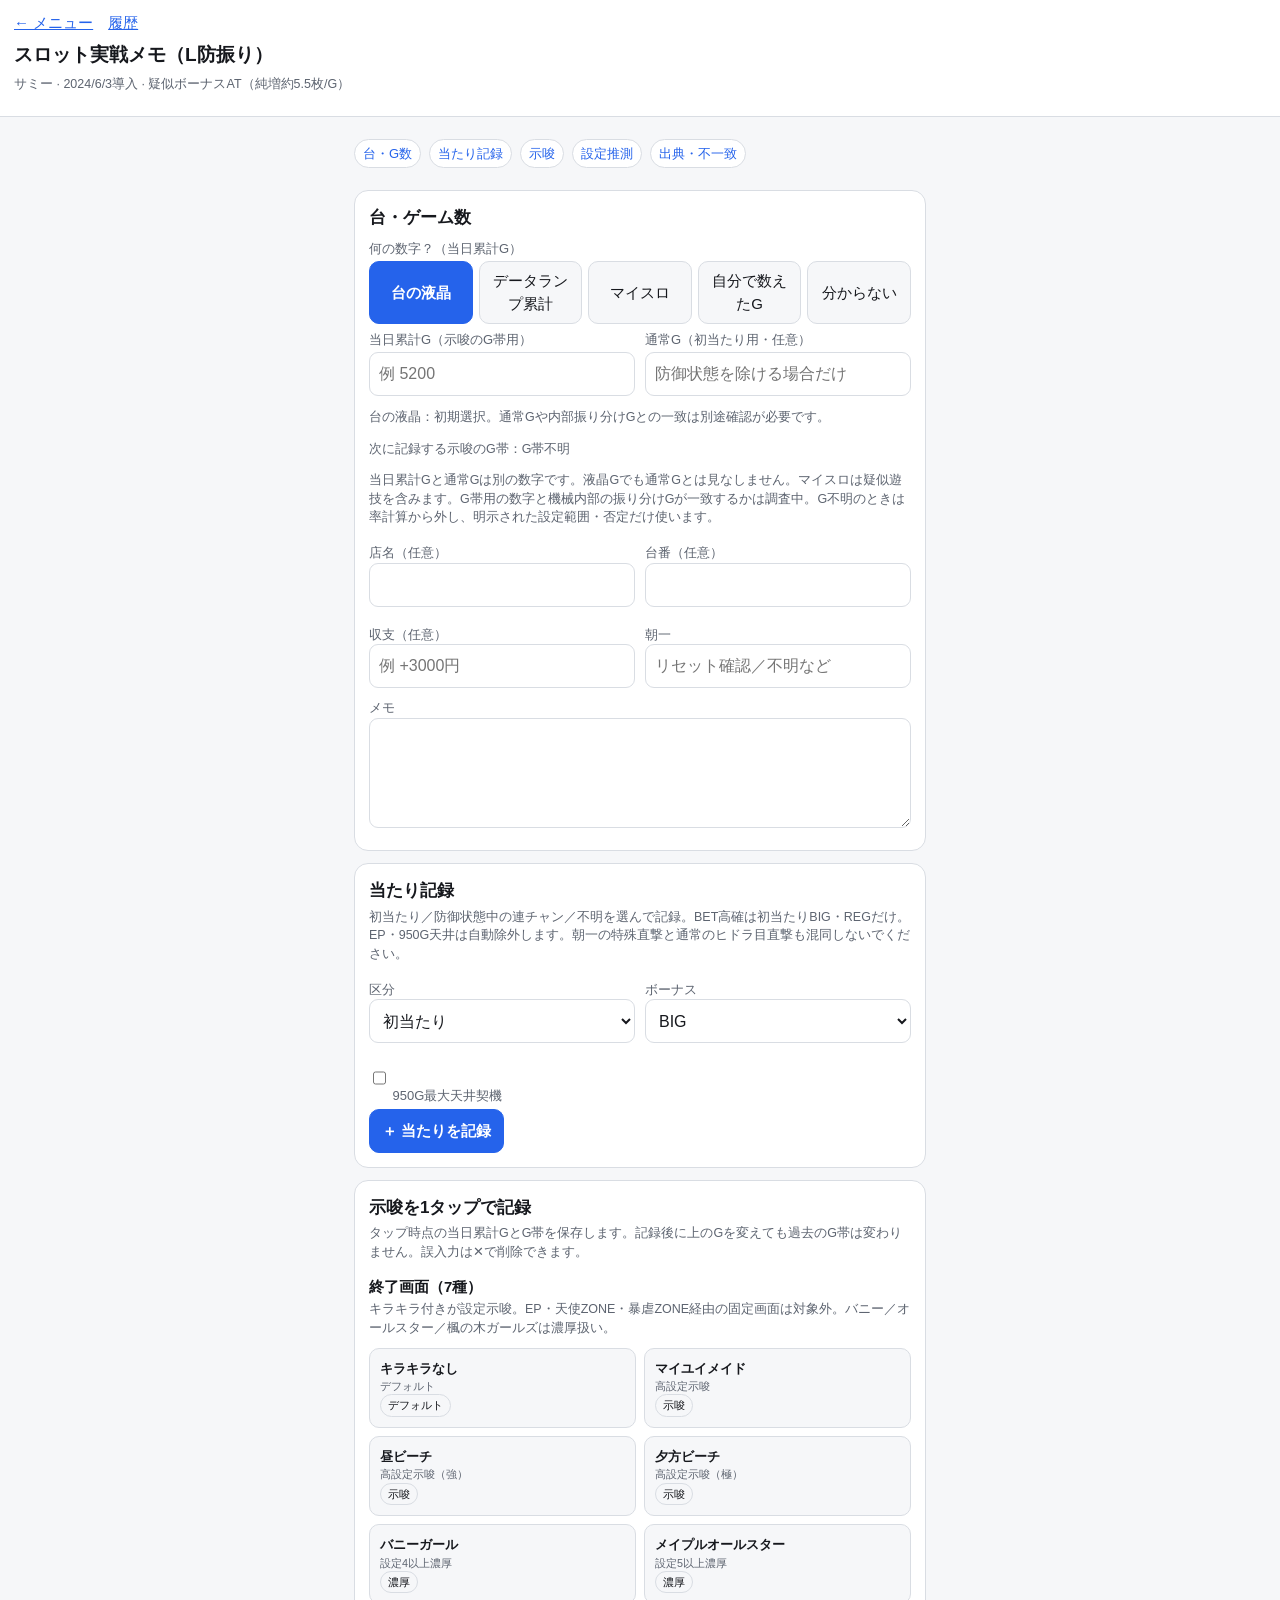
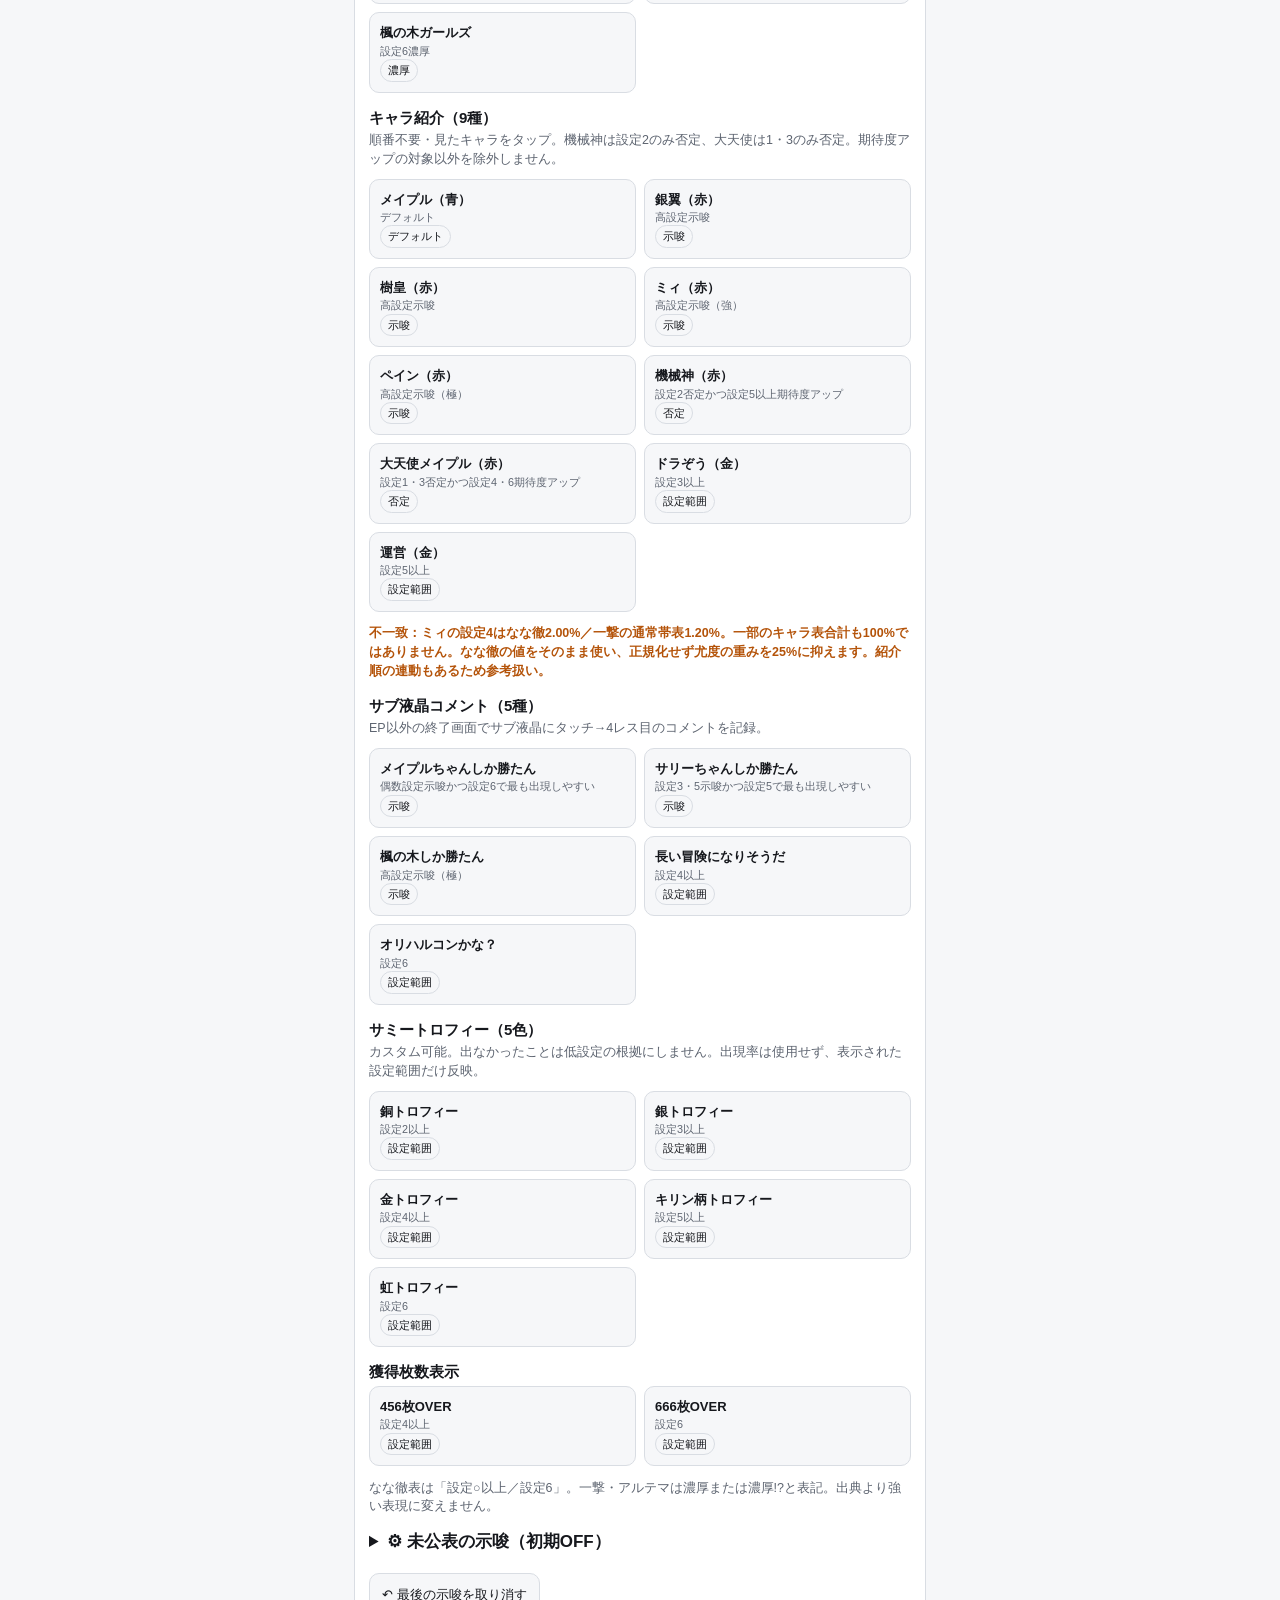
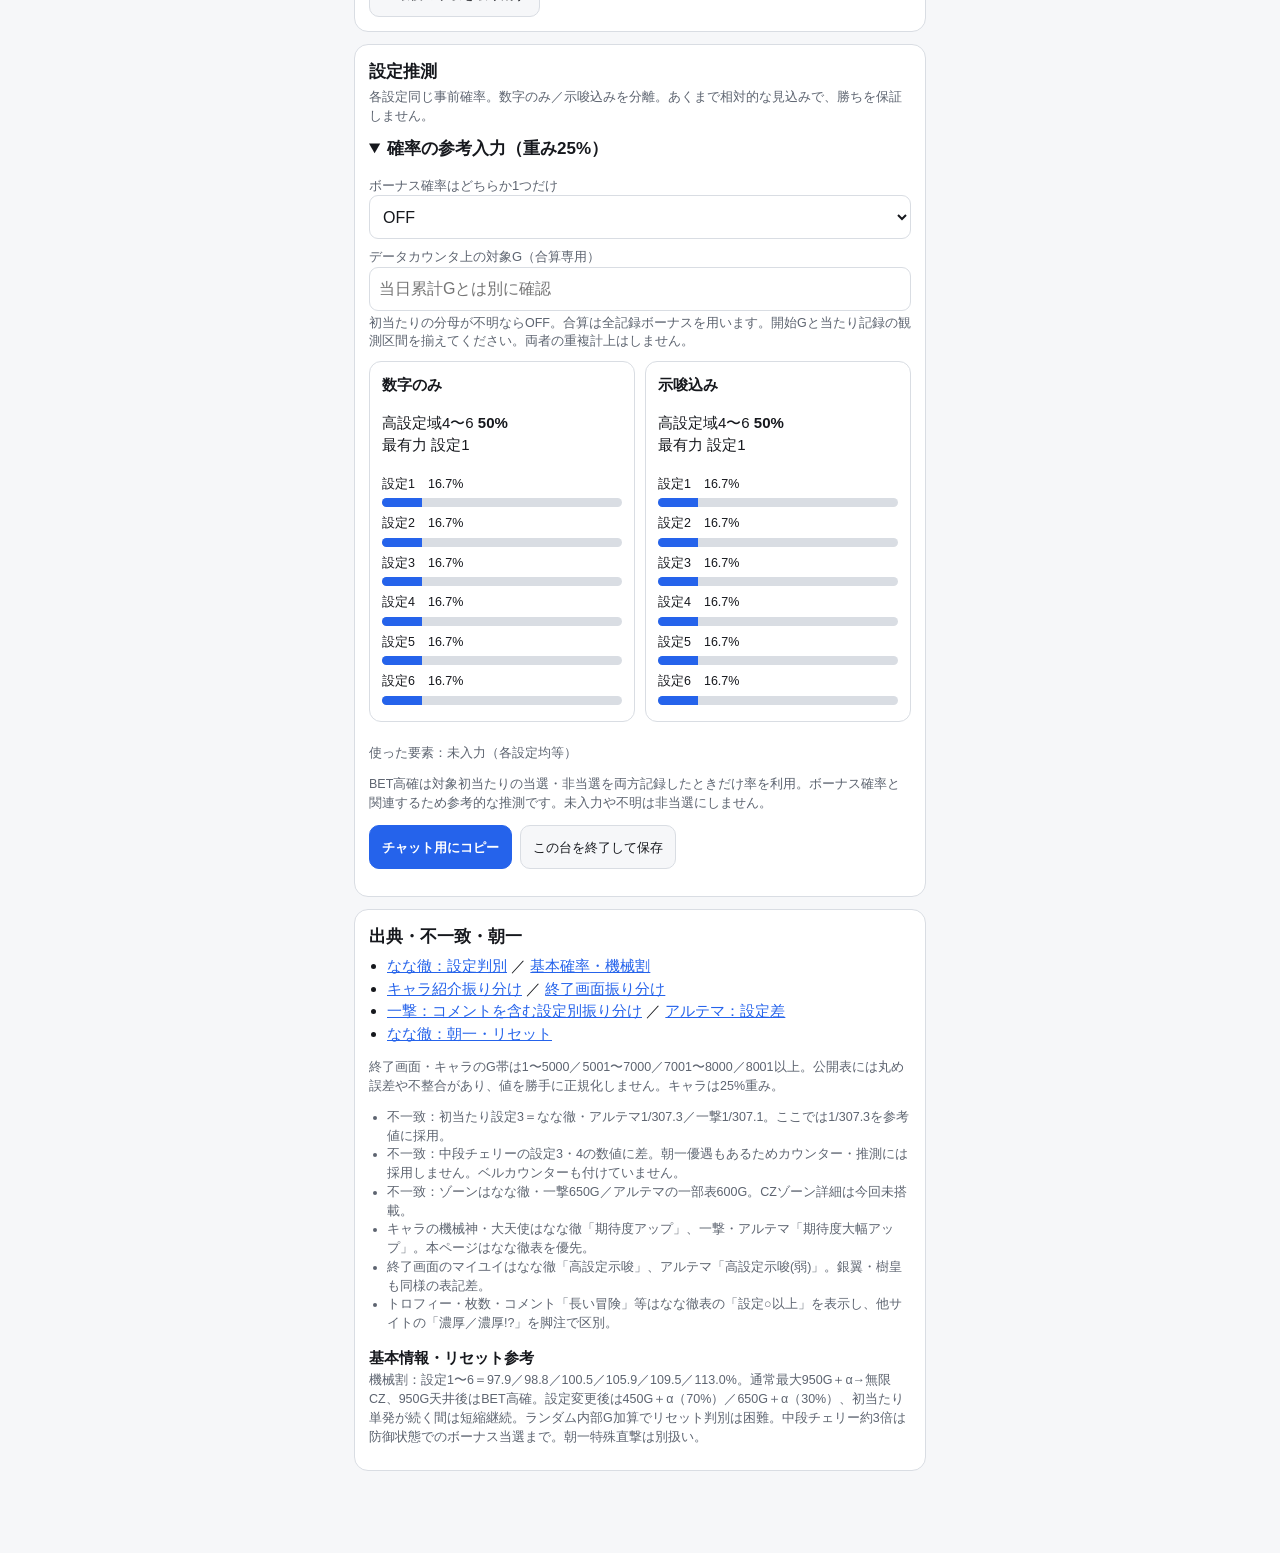
==== bofuri/index.html @ 6d75d9e6 "SLOTSENSE: add 防振り page Co-authored-by: sugarsgith <sugarsgith@users.noreply.github.com>" ====
<!DOCTYPE html><html lang="ja"><head>
<meta charset="utf-8">
<meta name="viewport" content="width=device-width,initial-scale=1,viewport-fit=cover">
<title>SLOTSENSE 防振り</title>
<style>
:root{--bg:#f6f7f9;--card:#fff;--text:#16181d;--sub:#5d6470;--border:#d9dde3;--accent:#2563eb;--accentSoft:#e6eeff;--ok:#15803d;--okSoft:#e3f5e8;--warn:#b45309;--danger:#b91c1c}
@media (prefers-color-scheme:dark){:root{--bg:#111318;--card:#1b1e25;--text:#eceef2;--sub:#a0a7b4;--border:#333845;--accent:#5b8cff;--accentSoft:#1f2a44;--ok:#4ade80;--okSoft:#173322;--warn:#f59e0b;--danger:#f87171}}
*{box-sizing:border-box}
body{margin:0;background:var(--bg);color:var(--text);font-family:-apple-system,BlinkMacSystemFont,"Hiragino Sans","Noto Sans JP","Yu Gothic",sans-serif;font-size:15px;line-height:1.5;-webkit-text-size-adjust:100%}
header{position:sticky;top:0;z-index:5;background:var(--card);border-bottom:1px solid var(--border);padding:8px 12px}
header h1{font-size:16px;margin:0}
.bar{display:flex;flex-wrap:wrap;gap:6px;margin-top:6px;font-size:13px}
.bar span{padding:2px 8px;border-radius:999px;background:var(--accentSoft)}
.bar span.ok{background:var(--okSoft);color:var(--ok);font-weight:700}
nav{display:flex;flex-wrap:wrap;gap:6px;padding:8px 12px}
nav a{font-size:13px;color:var(--accent);text-decoration:none;padding:4px 8px;border:1px solid var(--border);border-radius:999px;background:var(--card)}
main{max-width:720px;margin:0 auto;padding:0 12px 80px}
section{background:var(--card);border:1px solid var(--border);border-radius:14px;padding:14px;margin:12px 0}
h2{font-size:17px;margin:0 0 4px}
h3{font-size:15px;margin:14px 0 2px}
.cap{color:var(--sub);font-size:12.5px;margin:0 0 10px}
.row{display:flex;flex-wrap:wrap;gap:8px;align-items:center}
button{font:inherit;min-height:44px;padding:8px 12px;border-radius:10px;border:1px solid var(--border);background:var(--bg);color:var(--text);cursor:pointer;touch-action:manipulation}
button.p{background:var(--accent);border-color:var(--accent);color:#fff;font-weight:600}
button.sm{min-height:36px;padding:4px 12px}
button:active{transform:scale(.97)}
.grow{flex:1 1 120px}
input,select{font:inherit;font-size:18px;min-height:44px;padding:0 12px;border-radius:10px;border:1px solid var(--border);background:var(--bg);color:var(--text);width:100%}
label{font-size:13px;color:var(--sub);display:block;margin:8px 0 4px}
.box{border:1px solid var(--border);border-radius:12px;padding:12px;margin-bottom:10px}
.hd{display:flex;flex-wrap:wrap;justify-content:space-between;gap:6px;font-weight:700}
.stars{color:var(--warn)}
.cells{display:flex;flex-wrap:wrap;gap:6px;margin:8px 0}
.cell{flex:1 1 90px;text-align:center;font-size:12.5px;padding:4px;border-radius:6px;border:1px solid var(--border)}
.cell.best{border-color:var(--accent);background:var(--accentSoft);font-weight:700}
.hints{display:flex;flex-wrap:wrap;gap:8px}
.hint{flex:1 1 260px;border:1px solid var(--border);border-radius:12px;padding:10px}
.hint.on{background:var(--accentSoft)}
.hint.on.confirm{border-color:var(--ok);background:var(--okSoft)}
.hint .tap{all:unset;display:block;width:100%;cursor:pointer}
.look{color:var(--sub);font-size:12.5px;margin:2px 0 6px}
.tag{display:inline-block;font-size:12px;padding:2px 8px;border-radius:999px;border:1px solid var(--border)}
.tag.confirm{color:var(--ok);border-color:var(--ok);font-weight:700}
.tag.strong{color:var(--accent);border-color:var(--accent);font-weight:700}
.tag.weak{color:var(--warn);border-color:var(--warn)}
.chips{display:flex;flex-wrap:wrap;gap:6px}
.chip{font-size:12.5px;padding:3px 8px;border:1px solid var(--border);border-radius:6px}
.est .r{display:flex;align-items:center;gap:8px;margin:4px 0;font-size:13px}
.est .l{width:46px}.est .v{width:52px;text-align:right}
.est .t{flex:1;height:14px;background:var(--bg);border-radius:4px;overflow:hidden}
.est .f{height:100%;background:var(--accent);opacity:.55}
.est .r.best .f{opacity:1}
.call{border:1px solid var(--ok);background:var(--okSoft);color:var(--ok);border-radius:10px;padding:8px 10px;font-weight:700;margin-top:8px}
table{width:100%;border-collapse:collapse;font-size:13px;margin:6px 0 12px}
th,td{border-bottom:1px solid var(--border);padding:6px 4px;text-align:left;vertical-align:top}
th{color:var(--sub);font-weight:600}
.scroll{overflow-x:auto}
a{color:var(--accent)}
ul{padding-left:18px;margin:6px 0}
.src li{margin:6px 0}
.note{font-size:12.5px;color:var(--sub)}
textarea{font:inherit;font-size:16px;width:100%;min-height:110px;padding:10px 12px;border-radius:10px;border:1px solid var(--border);background:var(--bg);color:var(--text)}
.grid2{display:grid;grid-template-columns:1fr 1fr;gap:4px 10px}
.grid2 label{margin:6px 0 2px}
.chk{display:flex;align-items:center;gap:8px;font-size:13px;color:var(--sub);margin-top:8px}
.chk input{width:22px;height:22px;min-height:0}
details summary{cursor:pointer;font-weight:700;font-size:17px;min-height:32px}
.used{font-size:12.5px;color:var(--sub);margin-top:8px}
.seg{display:flex;gap:6px;flex-wrap:wrap}
.seg button{flex:1 1 0;min-width:80px}
.seg button.on{background:var(--accent);border-color:var(--accent);color:#fff;font-weight:700}
.rel{display:inline-block;font-size:11.5px;padding:1px 7px;border-radius:999px;border:1px solid;margin-left:6px;font-weight:700;vertical-align:middle}
.rel.h{color:var(--ok);border-color:var(--ok)}.rel.m{color:var(--accent);border-color:var(--accent)}.rel.l{color:var(--warn);border-color:var(--warn)}
.chk.big{font-size:15px;color:var(--text);font-weight:700;padding:8px 10px;border:1px solid var(--border);border-radius:10px}
.alert{border:1px solid var(--warn);border-radius:10px;padding:8px 10px;margin:8px 0;font-size:13.5px}
.okbox{border:1px solid var(--ok);background:var(--okSoft);border-radius:10px;padding:8px 10px;margin:8px 0;font-size:13.5px}
.kv{display:flex;justify-content:space-between;gap:8px;font-size:13.5px;border-bottom:1px solid var(--border);padding:5px 0}
.kv span{flex:1 1 auto;min-width:0}.kv b{flex:0 1 auto;text-align:right;max-width:62%}
.back{font-size:13px;color:var(--accent);text-decoration:none}
.btns{display:grid;grid-template-columns:1fr 1fr;gap:8px}
.gen4 button{display:flex;flex-direction:column;align-items:flex-start;gap:2px;text-align:left;padding:10px 12px;line-height:1.25}
.gen4 button b{font-size:14px;font-weight:700}
.gen4 button .gsub{font-size:11px;color:var(--sub);font-weight:400}
.btns button{width:100%;font-size:14px;line-height:1.25}
.btns button small{display:block;font-size:11.5px;color:var(--sub);font-weight:400}
button.p small{color:#e6eeff}
.cnt{display:inline-block;min-width:22px;padding:0 6px;border-radius:999px;background:var(--accentSoft);font-weight:700;font-size:12.5px;margin-left:4px}
.evs{display:flex;flex-wrap:wrap;gap:6px;margin:8px 0}
.ev{font-size:12px;padding:2px 4px 2px 8px;border:1px solid var(--border);border-radius:999px;display:inline-flex;align-items:center;gap:4px}
.ev button{min-height:26px;padding:0 8px;border:none;background:transparent;color:var(--danger);font-size:14px}
.ev.loop{border-color:var(--warn)}
.badge{display:inline-block;font-size:11.5px;padding:1px 7px;border-radius:999px;background:var(--accentSoft);margin-left:4px}
.badge.loop{background:#fdf0dc;color:#8a4b00}
@media (prefers-color-scheme:dark){.badge.loop{background:#3a2a12;color:#f5c27a}}
.rng{display:flex;align-items:center;gap:10px}
.rng input{flex:1;min-height:32px;padding:0}
.rng b{width:48px;text-align:right}
.zone{display:flex;align-items:center;gap:6px;flex-wrap:wrap;border-bottom:1px solid var(--border);padding:6px 0}
.zone>b{width:52px}
.zone .seg{flex:1}
.zone .seg button{min-width:0;font-size:12.5px;min-height:36px;padding:2px 4px}
.warnx{color:var(--warn);font-weight:700}
.mono{font-variant-numeric:tabular-nums}
button.p .cnt{background:#fff;color:#1d4ed8}
.hl{margin-top:6px;font-size:12px;line-height:1.3}
.hll{display:flex;justify-content:space-between;gap:4px;color:var(--sub);font-size:11px;padding:0 40px 0 100px;white-space:nowrap}
.hlr{display:flex;align-items:center;gap:6px;margin:3px 0}
.hlk{flex:none;width:54px;color:var(--sub);font-size:11.5px;white-space:nowrap;overflow:hidden}
.hlv{flex:none;width:34px;text-align:right;font-variant-numeric:tabular-nums;font-weight:600}
.hlv.r{text-align:left}
.hlb{flex:1;min-width:60px;height:12px;border-radius:6px;overflow:hidden;display:flex;background:var(--border)}
.hlb i{display:block;height:100%}
.hlb i.hi{background:#8a93a3}.hlb i.lo{background:#d3d8df}
@media (prefers-color-scheme:dark){.hlb i.hi{background:#7a8396}.hlb i.lo{background:#3b414e}}
.hlr.th .hlb i.hi{background:var(--accent)}.hlr.th .hlv:not(.r){color:var(--accent)}
.hlr.tl .hlb i.lo{background:var(--warn)}.hlr.tl .hlv.r{color:var(--warn)}
.hlc{color:var(--sub);font-size:11.5px;margin-top:2px}
.hlc.conf{color:var(--ok);font-weight:700}
.cmp{width:100%;border-collapse:collapse;font-size:12px;margin:6px 0;font-variant-numeric:tabular-nums}
.cmp th,.cmp td{padding:4px 2px;text-align:right;border-bottom:1px solid var(--border)}
.cmp th:first-child,.cmp td:first-child{text-align:left;white-space:nowrap}
.cmp td.h{font-weight:700}
.pre{border:1px dashed var(--border);border-radius:10px;padding:8px 10px;margin:8px 0}

.hint2{display:flex;flex-direction:column;align-items:flex-start;gap:2px;text-align:left;min-width:0;max-width:100%}
.hint2 b{font-size:13px;font-weight:700}
.hint2 small{font-size:11px;color:var(--sub);font-weight:500;white-space:normal;line-height:1.35}
.gnote{font-size:12px;color:var(--warn);margin:6px 0 0}
.qrow{display:flex;flex-wrap:wrap;align-items:center;gap:6px;margin:0 0 8px;padding:8px;background:var(--bg);border-radius:10px;border:1px solid var(--border)}
.qrow label{font-size:11px;color:var(--sub)}
.qrow input{width:72px;padding:6px 8px;border:1px solid var(--border);border-radius:8px;font:inherit;background:var(--card);color:var(--text)}
.dlg[hidden]{display:none!important}.dlg{position:fixed;inset:0;background:rgba(0,0,0,.45);z-index:40;display:flex;align-items:flex-end;justify-content:center;padding:12px}
.dlg .box{background:var(--card);border-radius:16px 16px 12px 12px;padding:16px;width:100%;max-width:480px;max-height:85vh;overflow:auto}
.dlg h3{margin:0 0 8px;font-size:17px}
.dlg .grid2{display:grid;grid-template-columns:1fr 1fr;gap:8px}
.dlg label{font-size:12px;color:var(--sub);display:block;margin:0 0 2px}
.dlg input,.dlg textarea{width:100%;padding:8px;border:1px solid var(--border);border-radius:8px;font:inherit;background:var(--bg);color:var(--text)}
.dlg .acts{display:flex;flex-wrap:wrap;gap:8px;margin-top:12px}
.toolsbar{display:flex;flex-wrap:wrap;gap:8px;margin:10px 0 0}
#copyOut{width:100%;min-height:110px;font:12px/1.4 ui-monospace,monospace;margin-top:8px;display:none}


main{max-width:600px;margin:auto;padding:12px 14px 70px}header{position:static;padding:12px 14px;background:var(--card);border-bottom:1px solid var(--border)}header h1{font-size:19px;margin:6px 0}.hintgrid{display:grid;grid-template-columns:1fr 1fr;gap:8px}.hintgrid button{white-space:normal;text-align:left;min-width:0;padding:10px;font-size:13px;line-height:1.5}.hintgrid b,.hintgrid small{display:block}.hintgrid small{color:var(--sub);font-weight:400}.grid2{display:grid;grid-template-columns:1fr 1fr;gap:10px}label{display:block;font-size:13px;margin:8px 0 3px}input,select,textarea{width:100%;min-width:0;padding:9px;background:var(--card);color:var(--text);border:1px solid var(--border);border-radius:9px;font:inherit;font-size:16px}button{touch-action:manipulation}.seg{flex-wrap:wrap}.seg button{white-space:normal}.logrow{padding:9px;border:1px solid var(--border);border-radius:10px;margin:7px 0;font-size:13px}.logrow .row{margin-top:6px;flex-wrap:wrap}.toolsbar{display:flex;gap:8px;flex-wrap:wrap;margin-top:12px}.toolsbar button{font-size:13px}.prob{height:9px;background:var(--border);border-radius:7px;overflow:hidden;margin:4px 0}.prob i{display:block;height:100%;background:var(--accent)}.resultrow{display:grid;grid-template-columns:1fr 1fr;gap:10px}.resultrow .box{min-width:0}.warnx{color:var(--warn,#b45309)}.pill{display:inline-block;border:1px solid var(--border);border-radius:20px;padding:2px 7px;font-size:11px}.dlg[hidden],[hidden]{display:none!important}.dlg .box{margin:0}.dlg .acts button{font-size:13px}.error{color:#b91c1c}.srcref{font-size:12px;color:var(--sub)}#copyOut{min-height:210px;font:12px/1.6 ui-monospace,monospace}section{scroll-margin-top:10px}.tablewrap{overflow-x:auto}nav{padding:10px 0;display:flex;gap:8px;flex-wrap:wrap;font-size:13px}button:focus-visible{outline:2px solid var(--accent)}
</style></head><body>
<header><a href="../">← メニュー</a>　<a href="../history/">履歴</a><h1>スロット実戦メモ（L防振り）</h1><p class="cap">サミー · 2024/6/3導入 · 疑似ボーナスAT（純増約5.5枚/G）</p></header>
<main><nav><a href="#base">台・G数</a><a href="#hits">当たり記録</a><a href="#hints">示唆</a><a href="#est">設定推測</a><a href="#sources">出典・不一致</a></nav>
<section id="base"><h2>台・ゲーム数</h2><label>何の数字？（当日累計G）</label><div class="seg" id="gsrc">
<button data-src="lcd">台の液晶</button><button data-src="lamp">データランプ累計</button><button data-src="myslot">マイスロ</button><button data-src="manual">自分で数えたG</button><button data-src="unknown">分からない</button></div>
<div class="grid2"><div><label for="dayG">当日累計G（示唆のG帯用）</label><input id="dayG" data-f="dayG" inputmode="numeric" placeholder="例 5200"></div><div><label for="normalG">通常G（初当たり用・任意）</label><input id="normalG" data-f="normalG" inputmode="numeric" placeholder="防御状態を除ける場合だけ"></div></div>
<p class="note" id="gNote"></p><p class="note" id="bandNote"></p>
<p class="cap">当日累計Gと通常Gは別の数字です。液晶Gでも通常Gとは見なしません。マイスロは疑似遊技を含みます。G帯用の数字と機械内部の振り分けGが一致するかは調査中。G不明のときは率計算から外し、明示された設定範囲・否定だけ使います。</p>
<div class="grid2"><div><label>店名（任意）<input data-f="store"></label></div><div><label>台番（任意）<input data-f="dai"></label></div><div><label>収支（任意）<input data-f="balance" placeholder="例 +3000円"></label></div><div><label>朝一<input data-f="reset" placeholder="リセット確認／不明など"></label></div></div>
<label>メモ<textarea data-f="notes" rows="2"></textarea></label>
</section>
<section id="hits"><h2>当たり記録</h2><p class="cap">初当たり／防御状態中の連チャン／不明を選んで記録。BET高確は初当たりBIG・REGだけ。EP・950G天井は自動除外します。朝一の特殊直撃と通常のヒドラ目直撃も混同しないでください。</p>
<div class="grid2"><label>区分<select id="hitKind"><option value="first">初当たり</option><option value="loop">防御状態中の連チャン</option><option value="unknown">不明</option></select></label><label>ボーナス<select id="hitType"><option>BIG</option><option>REG</option><option>EP</option><option>不明</option></select></label></div>
<label><input id="ceiling" type="checkbox" style="width:auto"> 950G最大天井契機</label>
<button class="p" id="addHit">＋ 当たりを記録</button><div id="hitLog"></div></section>
<section id="hints"><h2>示唆を1タップで記録</h2><p class="cap">タップ時点の当日累計GとG帯を保存します。記録後に上のGを変えても過去のG帯は変わりません。誤入力は✕で削除できます。</p>
<h3>終了画面（7種）</h3><p class="cap">キラキラ付きが設定示唆。EP・天使ZONE・暴虐ZONE経由の固定画面は対象外。バニー／オールスター／楓の木ガールズは濃厚扱い。</p><div class="hintgrid" id="endBtns"></div>
<h3>キャラ紹介（9種）</h3><p class="cap">順番不要・見たキャラをタップ。機械神は設定2のみ否定、大天使は1・3のみ否定。期待度アップの対象以外を除外しません。</p><div class="hintgrid" id="charBtns"></div>
<p class="note warnx">不一致：ミィの設定4はなな徹2.00%／一撃の通常帯表1.20%。一部のキャラ表合計も100%ではありません。なな徹の値をそのまま使い、正規化せず尤度の重みを25%に抑えます。紹介順の連動もあるため参考扱い。</p>
<h3>サブ液晶コメント（5種）</h3><p class="cap">EP以外の終了画面でサブ液晶にタッチ→4レス目のコメントを記録。</p><div class="hintgrid" id="commentBtns"></div>
<h3>サミートロフィー（5色）</h3><p class="cap">カスタム可能。出なかったことは低設定の根拠にしません。出現率は使用せず、表示された設定範囲だけ反映。</p><div class="hintgrid" id="trophyBtns"></div>
<h3>獲得枚数表示</h3><div class="hintgrid" id="coinBtns"></div><p class="note">なな徹表は「設定○以上／設定6」。一撃・アルテマは濃厚または濃厚!?と表記。出典より強い表現に変えません。</p>
<details><summary>⚙ 未公表の示唆（初期OFF）</summary><p class="cap">1人目銀翼＝「高設定に期待！？」（なな徹）。仮の値・公開出現率なし。キャラ銀翼と同じ事象を二重記録しないでください。</p><label>仮の重み<select data-f="unpub"><option value="0">OFF（計算に入れない）</option><option value="1.2">設定4〜6に1.2倍（仮定）</option><option value="1.5">設定4〜6に1.5倍（仮定）</option></select></label><button data-hint="firstSilver">1人目銀翼を記録（任意）</button></details>
<div class="toolsbar"><button id="undoHint">↶ 最後の示唆を取り消す</button></div><div id="hintLog"></div></section>
<section id="est"><h2>設定推測</h2><p class="cap">各設定同じ事前確率。数字のみ／示唆込みを分離。あくまで相対的な見込みで、勝ちを保証しません。</p>
<details open><summary>確率の参考入力（重み25%）</summary><label>ボーナス確率はどちらか1つだけ<select data-f="ref"><option value="off">OFF</option><option value="first">初当たり／通常G（参考）</option><option value="total">ループ込み合算／データカウンタG（参考）</option></select></label>
<label>データカウンタ上の対象G（合算専用）<input data-f="counterG" inputmode="numeric" placeholder="当日累計Gとは別に確認"></label><p class="cap">初当たりの分母が不明ならOFF。合算は全記録ボーナスを用います。開始Gと当たり記録の観測区間を揃えてください。両者の重複計上はしません。</p></details>
<div id="result"></div><p class="note">BET高確は対象初当たりの当選・非当選を両方記録したときだけ率を利用。ボーナス確率と関連するため参考的な推測です。未入力や不明は非当選にしません。</p>
<div class="toolsbar"><button class="p" id="copy">チャット用にコピー</button><button id="finish">この台を終了して保存</button></div><textarea id="copyOut" hidden readonly aria-label="チャット用コピー出力"></textarea><p class="note" id="status" role="status"></p></section>
<section id="sources"><h2>出典・不一致・朝一</h2><ul>
<li><a href="https://nana-press.com/kaiseki/machine/764/21883/">なな徹：設定判別</a> ／ <a href="https://nana-press.com/kaiseki/machine/764/20940/">基本確率・機械割</a></li>
<li><a href="https://nana-press.com/kaiseki/machine/764/21905/">キャラ紹介振り分け</a> ／ <a href="https://nana-press.com/kaiseki/machine/764/21907/">終了画面振り分け</a></li>
<li><a href="https://1geki.jp/slot/l_bofuri/0/">一撃：コメントを含む設定別振り分け</a> ／ <a href="https://pachimo.altema.jp/lbouhurisettei">アルテマ：設定差</a></li>
<li><a href="https://nana-press.com/kaiseki/machine/764/21886/">なな徹：朝一・リセット</a></li></ul>
<p class="note">終了画面・キャラのG帯は1〜5000／5001〜7000／7001〜8000／8001以上。公開表には丸め誤差や不整合があり、値を勝手に正規化しません。キャラは25%重み。</p>
<ul class="note"><li>不一致：初当たり設定3＝なな徹・アルテマ1/307.3／一撃1/307.1。ここでは1/307.3を参考値に採用。</li><li>不一致：中段チェリーの設定3・4の数値に差。朝一優遇もあるためカウンター・推測には採用しません。ベルカウンターも付けていません。</li><li>不一致：ゾーンはなな徹・一撃650G／アルテマの一部表600G。CZゾーン詳細は今回未搭載。</li><li>キャラの機械神・大天使はなな徹「期待度アップ」、一撃・アルテマ「期待度大幅アップ」。本ページはなな徹表を優先。</li><li>終了画面のマイユイはなな徹「高設定示唆」、アルテマ「高設定示唆(弱)」。銀翼・樹皇も同様の表記差。</li><li>トロフィー・枚数・コメント「長い冒険」等はなな徹表の「設定○以上」を表示し、他サイトの「濃厚／濃厚!?」を脚注で区別。</li></ul>
<h3>基本情報・リセット参考</h3><p class="cap">機械割：設定1〜6＝97.9／98.8／100.5／105.9／109.5／113.0%。通常最大950G＋α→無限CZ、950G天井後はBET高確。設定変更後は450G＋α（70%）／650G＋α（30%）、初当たり単発が続く間は短縮継続。ランダム内部G加算でリセット判別は困難。中段チェリー約3倍は防御状態でのボーナス当選まで。朝一特殊直撃は別扱い。</p></section>
</main>
<div class="dlg" id="endDlg" hidden><div class="box"><h3>この台を終了して保存</h3><p class="cap">履歴は作業中の自動保存とは別です。</p><div class="grid2"><label>店名<input id="endStore"></label><label>台番<input id="endDai"></label><label>収支（任意）<input id="endBal"></label><label>日付<input id="endDate" type="date"></label></div><label>メモ<textarea id="endMemo" rows="2"></textarea></label><p>保存したあと、いまの入力をどうしますか？</p><div class="acts"><button class="p" id="keep">保存して入力は残す</button><button id="clear">保存して入力を消す</button><button id="cancel">やめる</button></div></div></div>
<script>
(function(){"use strict";
var KEY="slotmemo:v1:bofuri",SESS="slotsense:sessions:v1",TITLE="スマスロ防振り";
var $=function(id){return document.getElementById(id);};
function esc(s){return String(s==null?"":s).replace(/[&<>"']/g,function(c){return {"&":"&amp;","<":"&lt;",">":"&gt;",'"':"&quot;","'":"&#39;"}[c]});}
function num(s){return Math.max(0,Number(s)||0);}
function empty(){return {v:1,gsrc:"lcd",dayG:"",normalG:"",counterG:"",ref:"off",unpub:"0",store:"",dai:"",balance:"",reset:"",notes:"",hits:[],ev:[]};}
var S=empty();try{var o=JSON.parse(localStorage.getItem(KEY)||"null");if(o&&typeof o==="object"){Object.keys(S).forEach(function(k){if(o[k]!=null)S[k]=o[k];});}}catch(e){}
if(!Array.isArray(S.hits))S.hits=[];if(!Array.isArray(S.ev))S.ev=[];
function save(){try{localStorage.setItem(KEY,JSON.stringify(S));$("status").textContent="自動保存済み";}catch(e){$("status").textContent="自動保存できません。コピーで控えを残してください。";}}
function band(g){g=num(g);return g<=0?"unknown":g<=5000?"a":g<=7000?"b":g<=8000?"c":"a";}
function bandName(g){g=num(g);return !g?"G帯不明":g<=5000?"1〜5000G":g<=7000?"5001〜7000G":g<=8000?"7001〜8000G":"8001G以上";}
function item(id,n,m,group,allow){return {id:id,n:n,m:m,group:group,allow:allow||null};}
var H=[
item("ed0","キラキラなし","デフォルト","end"),item("ed1","マイユイメイド","高設定示唆","end"),item("ed2","昼ビーチ","高設定示唆（強）","end"),item("ed3","夕方ビーチ","高設定示唆（極）","end"),item("ed4","バニーガール","設定4以上濃厚","end",[4,5,6]),item("ed5","メイプルオールスター","設定5以上濃厚","end",[5,6]),item("ed6","楓の木ガールズ","設定6濃厚","end",[6]),
item("ch0","メイプル（青）","デフォルト","char"),item("ch1","銀翼（赤）","高設定示唆","char"),item("ch2","樹皇（赤）","高設定示唆","char"),item("ch3","ミィ（赤）","高設定示唆（強）","char"),item("ch4","ペイン（赤）","高設定示唆（極）","char"),item("ch5","機械神（赤）","設定2否定かつ設定5以上期待度アップ","char",[1,3,4,5,6]),item("ch6","大天使メイプル（赤）","設定1・3否定かつ設定4・6期待度アップ","char",[2,4,5,6]),item("ch7","ドラぞう（金）","設定3以上","char",[3,4,5,6]),item("ch8","運営（金）","設定5以上","char",[5,6]),
item("co0","メイプルちゃんしか勝たん","偶数設定示唆かつ設定6で最も出現しやすい","comment"),item("co1","サリーちゃんしか勝たん","設定3・5示唆かつ設定5で最も出現しやすい","comment"),item("co2","楓の木しか勝たん","高設定示唆（極）","comment"),item("co3","長い冒険になりそうだ","設定4以上","comment",[4,5,6]),item("co4","オリハルコンかな？","設定6","comment",[6]),
item("tr0","銅トロフィー","設定2以上","trophy",[2,3,4,5,6]),item("tr1","銀トロフィー","設定3以上","trophy",[3,4,5,6]),item("tr2","金トロフィー","設定4以上","trophy",[4,5,6]),item("tr3","キリン柄トロフィー","設定5以上","trophy",[5,6]),item("tr4","虹トロフィー","設定6","trophy",[6]),
item("cn0","456枚OVER","設定4以上","coin",[4,5,6]),item("cn1","666枚OVER","設定6","coin",[6]),item("firstSilver","1人目銀翼","高設定に期待！？（未公表・⚙）","unpub")];
var MAP={};H.forEach(function(h){MAP[h.id]=h;});
// Raw source percentages: no per-setting renormalisation. Rows = settings; columns = UI order.
var END={a:[[69.9,25,5,.1,0,0,0],[68.3,26,5.5,.2,0,0,0],[67,27,5.5,.5,0,0,0],[63.45,28,7,1.5,.05,0,0],[61.4,29,7.5,2,.05,.05,0],[59.75,30,8,2,.1,.1,.05]],b:[[69.9,25,5,.1,0,0,0],[68.3,26,5.5,.2,0,0,0],[67,27,5.5,.5,0,0,0],[62.5,28,7,1.5,1,0,0],[58.5,29,7.5,2,2,1,0],[55,30,8,2,2,2,1]],c:[[69.9,25,5,.1,0,0,0],[68.3,26,5.5,.2,0,0,0],[67,27,5.5,.5,0,0,0],[53.5,28,7,1.5,10,0,0],[46.5,29,7.5,2,5,10,0],[40,30,8,2,5,5,10]]};
var CHAR={a:[[80.85,13,5,1,.1,.05,0,0,0],[79.9,13.4,5.2,1.2,.25,0,.05,0,0],[79.2,13.8,5.4,1.2,.25,.05,0,.1,0],[76.55,14.2,5.6,2,1,.05,.5,.1,0],[75.65,14.6,5.8,2,1.25,.5,.05,.1,.05],[73.85,15,6,2.5,1.5,.5,.5,.1,.05]],b:[[80.85,13,5,1,.1,.05,0,0,0],[79.9,13.4,5.2,1.2,.25,0,.05,0,0],[78.8,13.8,5.4,1.2,.25,.05,0,.5,0],[75.25,14.2,5.6,2,1,.2,1.25,.5,0],[74.15,14.6,5.8,2,1.25,1.25,.2,.5,.25],[71.75,15,6,2.5,1.5,1.25,1.25,.5,.25]],c:[[80.85,13,5,1,.1,.05,0,0,0],[79.9,13.4,5.2,1.2,.25,0,.05,0,0],[76.8,13.8,5.4,1.2,.25,.05,0,2.5,0],[68.25,14.2,5.6,2,1,.2,6.25,2.5,0],[66.4,14.6,5.8,2,1.25,6.25,.2,2.5,1],[58.99,15,6,2.5,1.5,6.25,6.25,2.5,1]]};
var COMMENT=[[49.97,49.97,.06,0,0],[56.9,42.9,.2,0,0],[42.8,56.8,.4,0,0],[56.9,42,1,.1,0],[41.98,56.9,1,.12,0],[57.04,41.3,1.5,.15,.01]];
var FIRST=[319,309.8,307.3,266.8,257.1,229.7],TOTAL=[122.4,119.6,115.1,102.8,95.7,90],BET=[.025,.05,.054,.079,.096,.104];
function eligible(h){return h.kind==="first"&&(h.type==="BIG"||h.type==="REG")&&!h.ceiling;}
function estimate(withHints){var ll=[0,0,0,0,0,0],allowed=[true,true,true,true,true,true],used=[],masks=[];
function binom(n,k,ps,w){if(!(n>0)||k>n)return;for(var i=0;i<6;i++){var p=ps[i];ll[i]+=w*(k*Math.log(p)+(n-k)*Math.log(1-p));}}
var first=S.hits.filter(function(h){return h.kind==="first";}).length;
if(S.ref==="first"&&num(S.normalG)>0){binom(num(S.normalG),first,FIRST.map(function(x){return 1/x;}),.25);used.push("初当たり／通常G（参考25%）");}
else if(S.ref==="total"&&num(S.counterG)>0){binom(num(S.counterG),S.hits.length,TOTAL.map(function(x){return 1/x;}),.25);used.push("ループ込み合算（参考25%）");}
var bets=S.hits.filter(function(h){return eligible(h)&&(h.bet===0||h.bet===1);});
if(bets.length){binom(bets.length,bets.filter(function(h){return h.bet===1;}).length,BET,1);used.push("BET高確 "+bets.filter(function(h){return h.bet===1;}).length+"/"+bets.length);}
if(withHints){S.ev.forEach(function(e){var h=MAP[e.id];if(!h)return;
if(h.allow){allowed=allowed.map(function(a,i){return a&&h.allow.indexOf(i+1)>=0;});masks.push(h.n+"："+h.m);}
var rates=null,w=1,idx=parseInt(h.id.slice(2),10);
if(h.group==="end"&&END[e.band])rates=END[e.band];
if(h.group==="char"&&CHAR[e.band]){rates=CHAR[e.band];w=.25;}
if(h.group==="comment")rates=COMMENT;
if(rates){for(var i=0;i<6;i++)ll[i]+=w*Math.log(Math.max(rates[i][idx]/100,1e-12));}
if(h.group==="unpub"&&num(S.unpub)>0){for(var j=3;j<6;j++)ll[j]+=Math.log(num(S.unpub));}
});if(S.ev.length)used.push("示唆 "+S.ev.length+"件（キャラ25%／G帯不明の画面・キャラは率不使用）");}
var conflict=!allowed.some(Boolean);if(conflict)return {post:null,used:used,masks:masks,conflict:true};
var max=Math.max.apply(null,ll.filter(function(x,i){return allowed[i];}));var raw=ll.map(function(x,i){return allowed[i]?Math.exp(x-max):0;}),sum=raw.reduce(function(a,b){return a+b;},0);
return {post:raw.map(function(x){return x/sum;}),used:used,masks:masks,conflict:false};}
function resultBox(name,r){if(!r.post)return '<div class="box"><b>'+name+'</b><p class="error">設定範囲・否定が矛盾しています。記録を確認してください。推測は保留します。</p></div>';
var high=r.post.slice(3).reduce(function(a,b){return a+b;},0),best=r.post.indexOf(Math.max.apply(null,r.post))+1;
return '<div class="box"><b>'+name+'</b><p>高設定域4〜6 <b>'+Math.round(high*100)+'%</b><br>最有力 設定'+best+'</p>'+r.post.map(function(p,i){return '<small>設定'+(i+1)+'　'+(p*100).toFixed(1)+'%</small><div class="prob"><i style="width:'+(p*100)+'%"></i></div>';}).join("")+'</div>';}
function renderResult(){var a=estimate(false),b=estimate(true);$("result").innerHTML='<div class="resultrow">'+resultBox("数字のみ",a)+resultBox("示唆込み",b)+'</div><p class="note">使った要素：'+esc(b.used.join(" ／ ")||"未入力（各設定均等）")+'</p>'+(b.masks.length?'<p class="note">設定範囲・否定（期待度アップの文言は範囲制限ではありません）：'+esc(b.masks.join(" ／ "))+'</p>':"");}
function renderHints(){["end","char","comment","trophy","coin"].forEach(function(g){$(g+"Btns").innerHTML=H.filter(function(h){return h.group===g;}).map(function(h){var badge=h.m==="デフォルト"?"デフォルト":/濃厚/.test(h.m)?"濃厚":/否定/.test(h.m)?"否定":h.allow?"設定範囲":"示唆";return '<button data-hint="'+h.id+'"><b>'+esc(h.n)+'</b><small>'+esc(h.m)+'</small><span class="pill">'+badge+'</span></button>';}).join("");});}
function renderLogs(){$("hintLog").innerHTML=S.ev.map(function(e,i){var h=MAP[e.id];return '<div class="logrow">'+esc(h?h.n:e.id)+' · '+esc(bandName(e.g))+' <button data-del-hint="'+i+'" aria-label="この示唆を取り消し">✕</button><br><small>'+esc(h?h.m:"")+'</small></div>';}).join("");
$("hitLog").innerHTML=S.hits.map(function(h,i){return '<div class="logrow"><b>'+esc(({first:"初当たり",loop:"防御状態中の連チャン",unknown:"不明"})[h.kind]||"不明")+' · '+esc(h.type)+'</b>'+ (h.ceiling?' · 950G天井':'')+' <button data-del-hit="'+i+'" aria-label="この当たりを取り消し">✕</button>'+ (eligible(h)?'<div class="row">BET高確 <button data-bet="'+i+'" data-v="1" class="'+(h.bet===1?'p':'')+'">当選</button><button data-bet="'+i+'" data-v="0" class="'+(h.bet===0?'p':'')+'">非当選</button><button data-bet="'+i+'" data-v="unknown">未入力に戻す</button></div>':'<p class="note">BET高確：対象外（EP・天井・連チャン・区分不明）</p>')+'</div>';}).join("");}
function render(){document.querySelectorAll('[data-f]').forEach(function(el){if(document.activeElement!==el)el.value=S[el.dataset.f]||"";});document.querySelectorAll('[data-src]').forEach(function(b){b.classList.toggle("on",b.dataset.src===S.gsrc);});
$("gNote").textContent=({lcd:"台の液晶：初期選択。通常Gや内部振り分けGとの一致は別途確認が必要です。",lamp:"データランプ累計：信頼度低め。ループ分を含むため初当たりの通常Gには使いません。",myslot:"マイスロ：疑似遊技を含みます。分母の混同に注意。",manual:"自分で数えたG：通常／防御状態や観測区間を揃えてください。",unknown:"何の数字か不明：信頼度低め。通常Gには自動変換しません。"})[S.gsrc]||"";
$("bandNote").textContent="次に記録する示唆のG帯："+bandName(S.dayG);renderLogs();renderResult();}
function commit(){save();render();}
function copyText(){var a=estimate(false),b=estimate(true);function fmt(r){return !r.post?"矛盾・保留":"高設定域4〜6 "+Math.round(r.post.slice(3).reduce(function(x,y){return x+y;},0)*100)+"%";}
return ["【SLOTSENSE / "+TITLE+"】",new Date().toLocaleDateString("ja-JP",{timeZone:"Asia/Tokyo"}),"店: "+(S.store||"-")+" 台番: "+(S.dai||"-")+" 収支: "+(S.balance||"-"),"G出所: "+({lcd:"台の液晶",lamp:"データランプ累計（信頼度低め）",myslot:"マイスロ",manual:"自分で数えたG",unknown:"分からない"}[S.gsrc]||S.gsrc)+" 当日累計G: "+(S.dayG||"-")+" 通常G: "+(S.normalG||"-"),"初当たり: "+S.hits.filter(function(h){return h.kind==="first";}).length+" / 総ボーナス: "+S.hits.length,"数字のみ: "+fmt(a),"示唆込み: "+fmt(b),"示唆: "+(S.ev.map(function(e){return (MAP[e.id]?MAP[e.id].n:e.id)+"（"+bandName(e.g)+"）";}).join(" ／ ")||"-"),"参考重み25%・キャラ不一致あり・G帯対応は調査中", "メモ: "+(S.notes||"-")].join("\n");}
function copy(){var out=$("copyOut");out.hidden=false;out.value=copyText();function fallback(){out.focus();out.select();$("status").textContent="欄を長押ししてコピーしてください。";}
if(navigator.clipboard&&navigator.clipboard.writeText)navigator.clipboard.writeText(out.value).then(function(){$("status").textContent="コピーしました";},fallback);else fallback();}
function today(){return new Date().toLocaleDateString("sv-SE",{timeZone:"Asia/Tokyo"});}
function finish(){[ ["endStore","store"],["endDai","dai"],["endBal","balance"],["endMemo","notes"] ].forEach(function(p){$(p[0]).value=S[p[1]]||"";});$("endDate").value=today();$("endDlg").hidden=false;}
function finishSave(clear){var next=Object.assign({},S,{store:$("endStore").value,dai:$("endDai").value,balance:$("endBal").value,notes:$("endMemo").value});var prev=S;S=next;
try{var a=JSON.parse(localStorage.getItem(SESS)||"[]");if(!Array.isArray(a))throw Error("invalid sessions");var now=new Date().toISOString();a.push({id:"bofuri-"+Date.now()+"-"+Math.random().toString(36).slice(2,8),machine:"bofuri",title:TITLE,createdAt:now,date:$("endDate").value||today(),store:S.store,dai:S.dai,balance:S.balance,summary:"当日"+(S.dayG||0)+"G ／ ボーナス"+S.hits.length+"回",text:copyText(),data:JSON.parse(JSON.stringify(S))});localStorage.setItem(SESS,JSON.stringify(a));}catch(e){S=prev;$("status").textContent="履歴を保存できませんでした。入力は消していません。";alert("履歴を保存できませんでした。入力は残します。");return;}
if(clear)S=empty();$("endDlg").hidden=true;commit();$("status").textContent="履歴に保存しました（入力は"+(clear?"クリア":"保持")+"）。";}
document.addEventListener("input",function(e){var el=e.target;if(!el.dataset.f)return;var f=el.dataset.f;if(["dayG","normalG","counterG"].indexOf(f)>=0)el.value=el.value.replace(/[^0-9]/g,"");S[f]=el.value;save();renderResult();$("bandNote").textContent="次に記録する示唆のG帯："+bandName(S.dayG);});
document.addEventListener("change",function(e){if(e.target.dataset.f){S[e.target.dataset.f]=e.target.value;commit();}});
document.addEventListener("click",function(e){var b=e.target.closest("button");if(!b)return;var d=b.dataset;
if(d.src){S.gsrc=d.src;commit();return;}
if(d.hint){S.ev.push({id:d.hint,g:S.dayG,band:band(S.dayG),gsrc:S.gsrc,at:new Date().toISOString()});commit();return;}
if(d.delHint!==undefined){S.ev.splice(Number(d.delHint),1);commit();return;}
if(d.delHit!==undefined){S.hits.splice(Number(d.delHit),1);commit();return;}
if(d.bet!==undefined){var h=S.hits[Number(d.bet)];if(h&&eligible(h)){h.bet=d.v==="unknown"?null:Number(d.v);commit();}return;}
if(b.id==="addHit"){S.hits.push({kind:$("hitKind").value,type:$("hitType").value,ceiling:$("ceiling").checked,bet:null,g:S.dayG,at:new Date().toISOString()});$("ceiling").checked=false;commit();return;}
if(b.id==="undoHint"){S.ev.pop();commit();return;}
if(b.id==="copy")copy();if(b.id==="finish")finish();if(b.id==="cancel")$("endDlg").hidden=true;if(b.id==="keep")finishSave(false);if(b.id==="clear")finishSave(true);
});
document.addEventListener("keydown",function(e){if(e.key==="Escape")$("endDlg").hidden=true;});
renderHints();render();
// Read-only test surface: no writes and no existing machine globals affected.
window.bofuriTest={estimate:estimate,band:band,eligible:eligible,rates:{end:END,char:CHAR,comment:COMMENT},hints:H};
})();
</script></body></html>
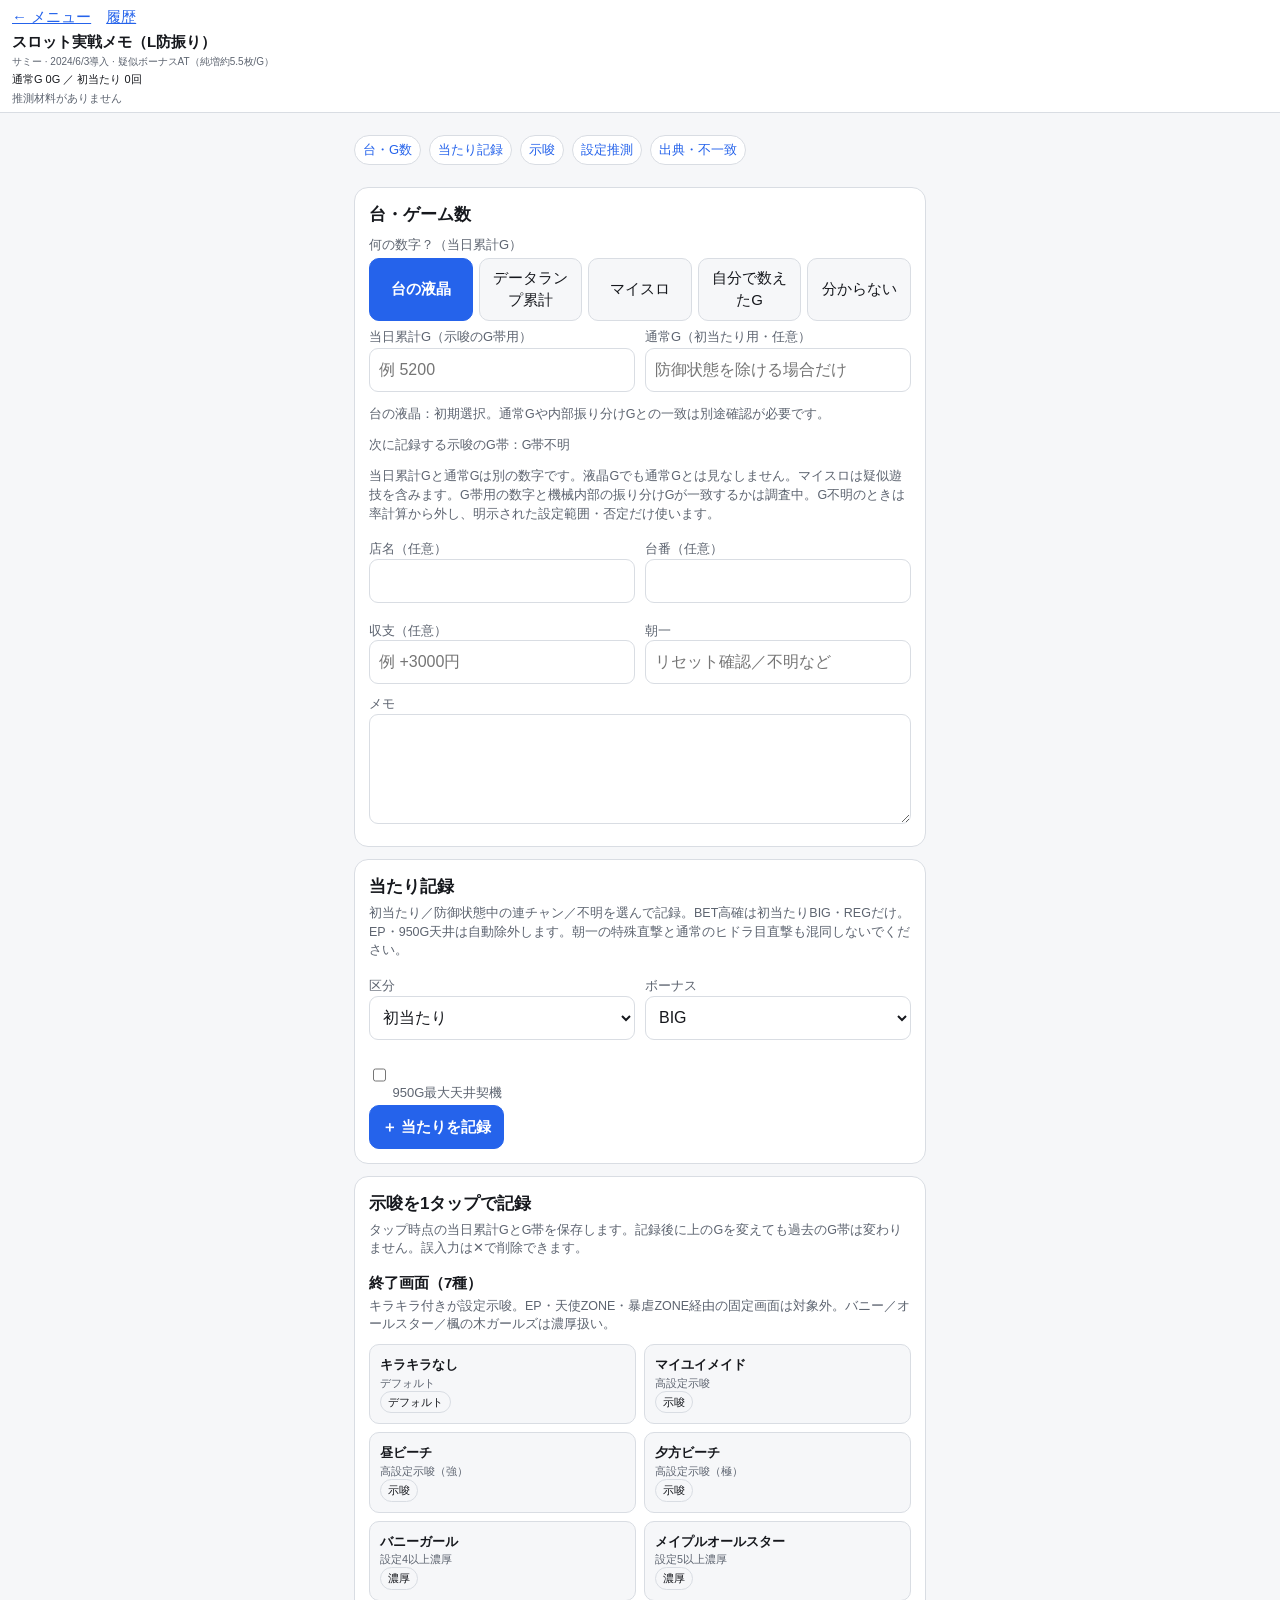
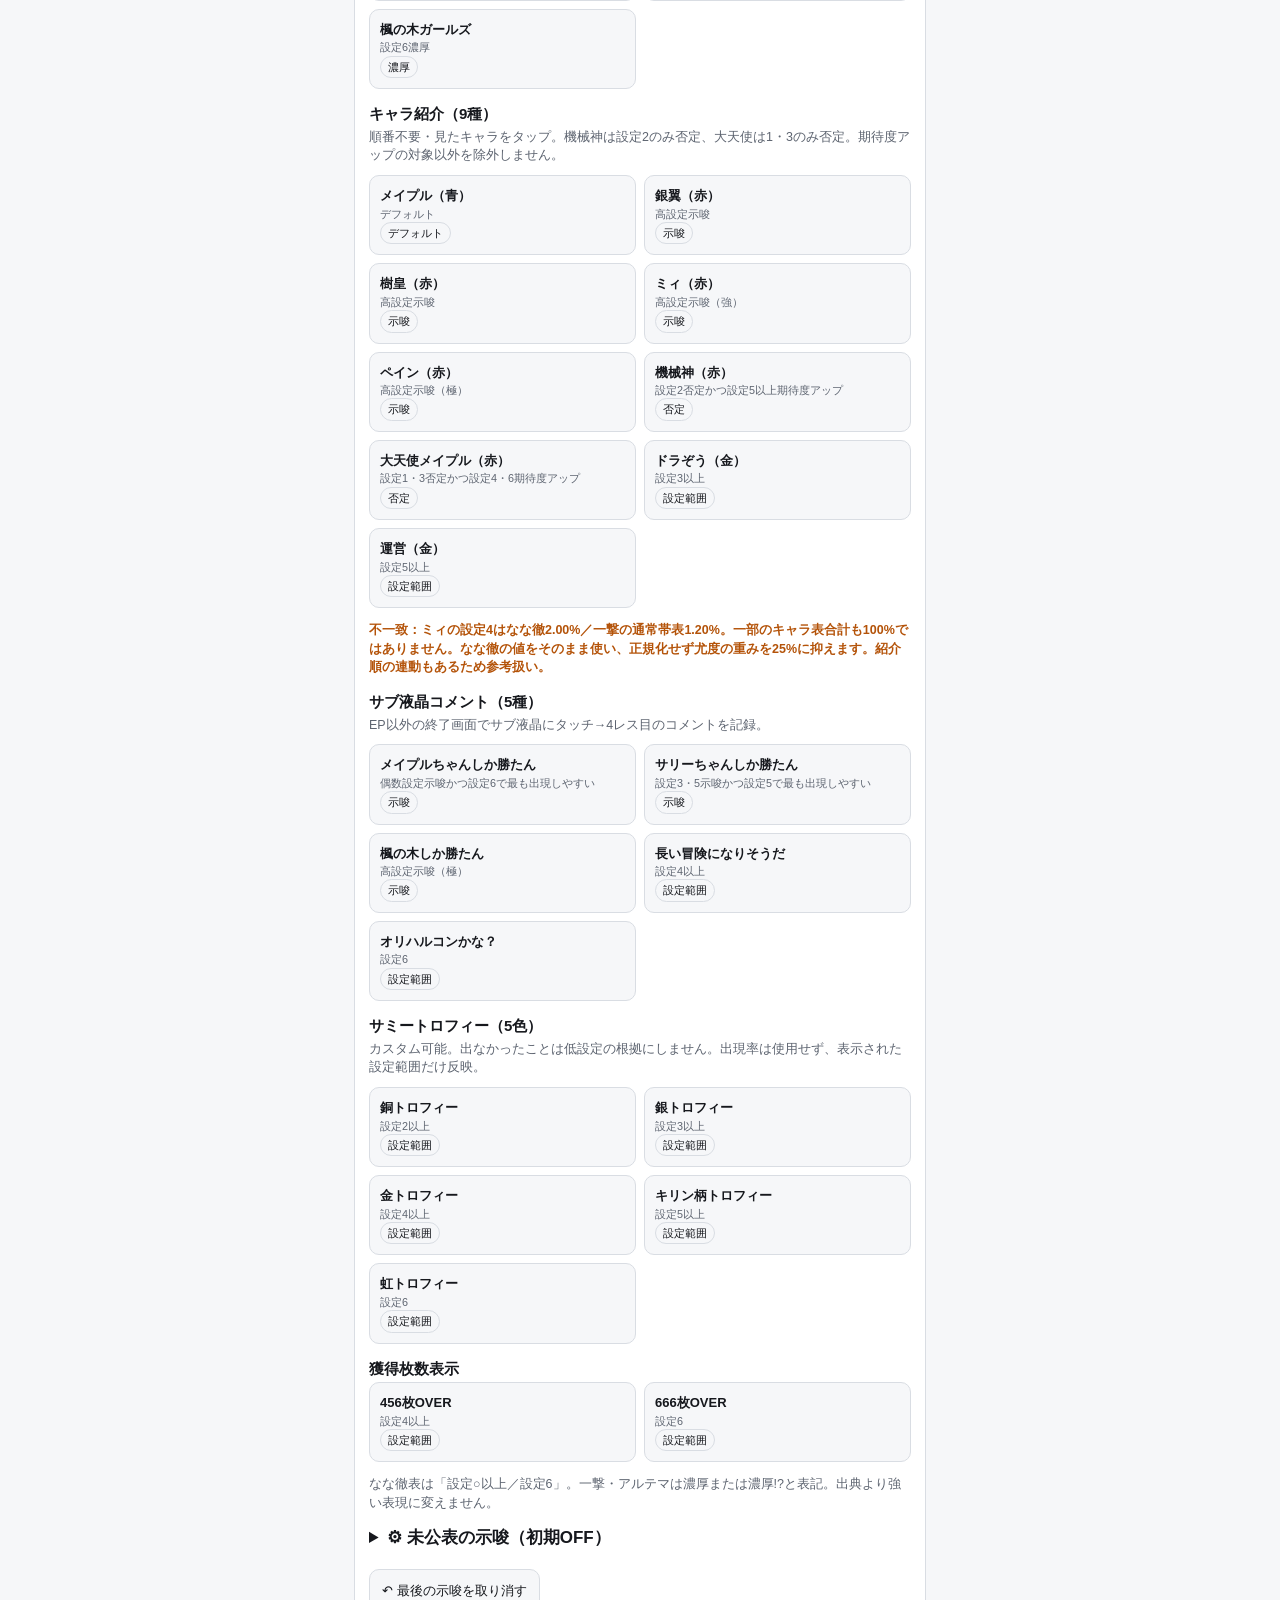
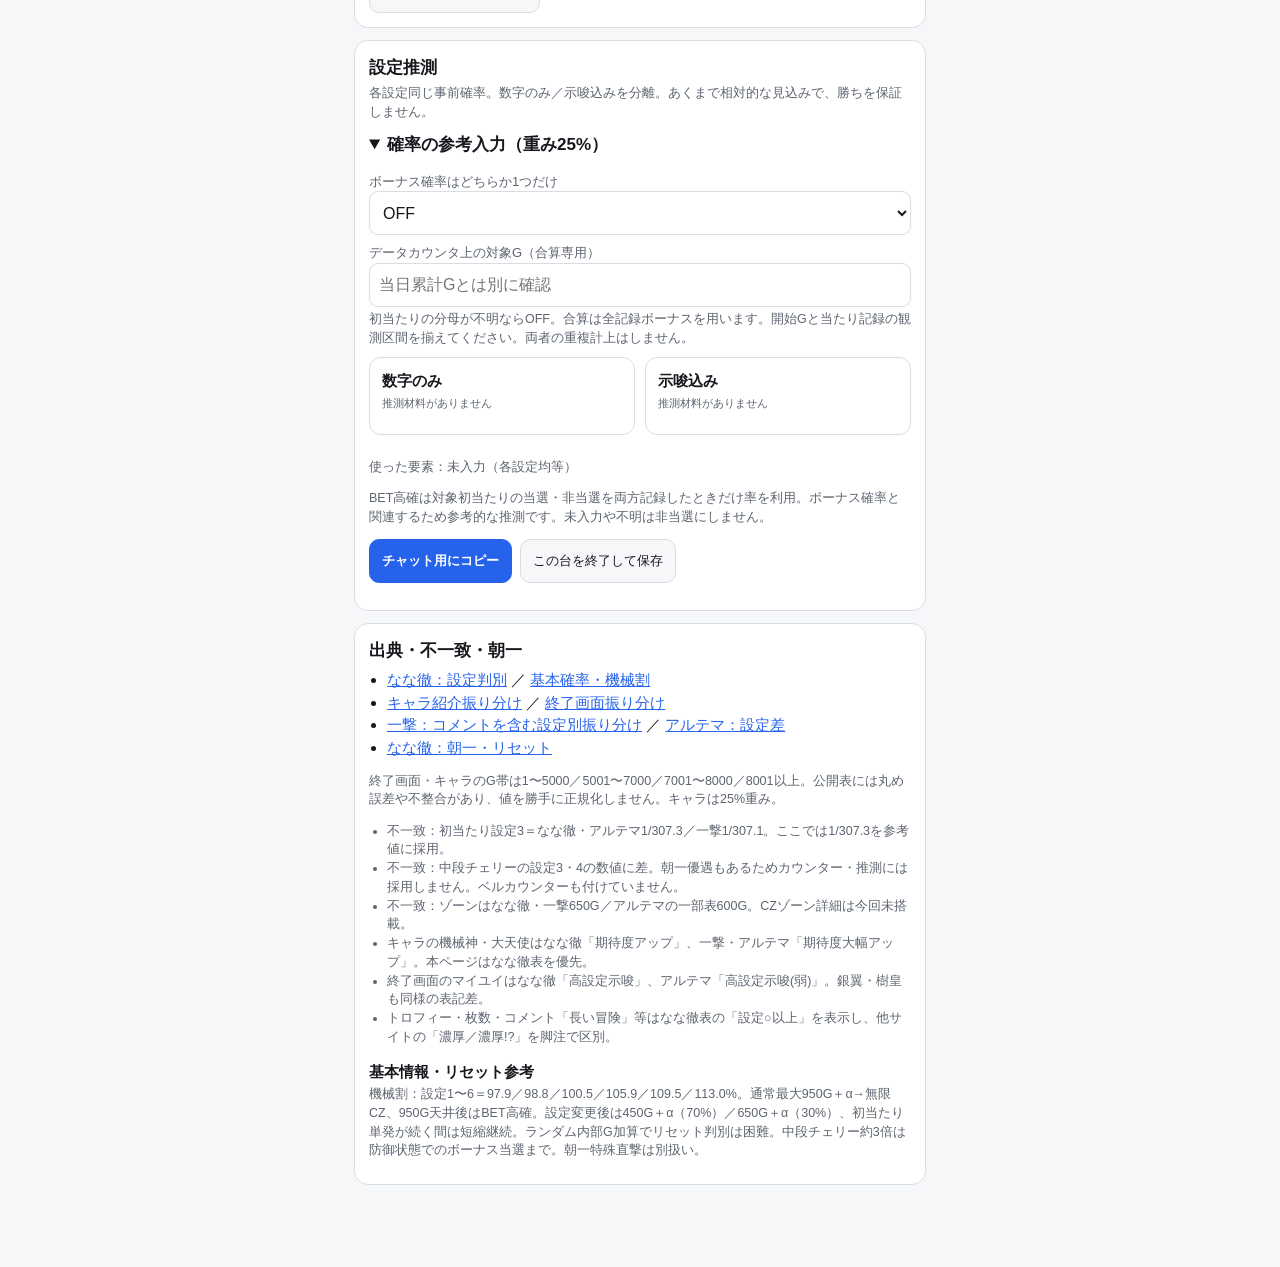
==== commit b28db4a0: "Add sticky top estimate banners to all machines; hyena target status; sw slotsense-v5 Co-authored-by" ====
--- a/bofuri/index.html
+++ b/bofuri/index.html
@@ -141,7 +141,9 @@
 
 
 main{max-width:600px;margin:auto;padding:12px 14px 70px}header{position:static;padding:12px 14px;background:var(--card);border-bottom:1px solid var(--border)}header h1{font-size:19px;margin:6px 0}.hintgrid{display:grid;grid-template-columns:1fr 1fr;gap:8px}.hintgrid button{white-space:normal;text-align:left;min-width:0;padding:10px;font-size:13px;line-height:1.5}.hintgrid b,.hintgrid small{display:block}.hintgrid small{color:var(--sub);font-weight:400}.grid2{display:grid;grid-template-columns:1fr 1fr;gap:10px}label{display:block;font-size:13px;margin:8px 0 3px}input,select,textarea{width:100%;min-width:0;padding:9px;background:var(--card);color:var(--text);border:1px solid var(--border);border-radius:9px;font:inherit;font-size:16px}button{touch-action:manipulation}.seg{flex-wrap:wrap}.seg button{white-space:normal}.logrow{padding:9px;border:1px solid var(--border);border-radius:10px;margin:7px 0;font-size:13px}.logrow .row{margin-top:6px;flex-wrap:wrap}.toolsbar{display:flex;gap:8px;flex-wrap:wrap;margin-top:12px}.toolsbar button{font-size:13px}.prob{height:9px;background:var(--border);border-radius:7px;overflow:hidden;margin:4px 0}.prob i{display:block;height:100%;background:var(--accent)}.resultrow{display:grid;grid-template-columns:1fr 1fr;gap:10px}.resultrow .box{min-width:0}.warnx{color:var(--warn,#b45309)}.pill{display:inline-block;border:1px solid var(--border);border-radius:20px;padding:2px 7px;font-size:11px}.dlg[hidden],[hidden]{display:none!important}.dlg .box{margin:0}.dlg .acts button{font-size:13px}.error{color:#b91c1c}.srcref{font-size:12px;color:var(--sub)}#copyOut{min-height:210px;font:12px/1.6 ui-monospace,monospace}section{scroll-margin-top:10px}.tablewrap{overflow-x:auto}nav{padding:10px 0;display:flex;gap:8px;flex-wrap:wrap;font-size:13px}button:focus-visible{outline:2px solid var(--accent)}
-</style></head><body>
+</style><link rel="stylesheet" href="../topbar.css">
+<script src="../topbar.js"></script>
+</head><body>
 <header><a href="../">← メニュー</a>　<a href="../history/">履歴</a><h1>スロット実戦メモ（L防振り）</h1><p class="cap">サミー · 2024/6/3導入 · 疑似ボーナスAT（純増約5.5枚/G）</p></header>
 <main><nav><a href="#base">台・G数</a><a href="#hits">当たり記録</a><a href="#hints">示唆</a><a href="#est">設定推測</a><a href="#sources">出典・不一致</a></nav>
 <section id="base"><h2>台・ゲーム数</h2><label>何の数字？（当日累計G）</label><div class="seg" id="gsrc">
@@ -225,10 +227,12 @@
 var conflict=!allowed.some(Boolean);if(conflict)return {post:null,used:used,masks:masks,conflict:true};
 var max=Math.max.apply(null,ll.filter(function(x,i){return allowed[i];}));var raw=ll.map(function(x,i){return allowed[i]?Math.exp(x-max):0;}),sum=raw.reduce(function(a,b){return a+b;},0);
 return {post:raw.map(function(x){return x/sum;}),used:used,masks:masks,conflict:false};}
-function resultBox(name,r){if(!r.post)return '<div class="box"><b>'+name+'</b><p class="error">設定範囲・否定が矛盾しています。記録を確認してください。推測は保留します。</p></div>';
+function resultBox(name,r){if(r.post&&!topHasData(r,name!=="数字のみ"))return '<div class="box"><b>'+name+'</b><p class="ss-empty">推測材料がありません</p></div>';if(!r.post)return '<div class="box"><b>'+name+'</b><p class="error">設定範囲・否定が矛盾しています。記録を確認してください。推測は保留します。</p></div>';
 var high=r.post.slice(3).reduce(function(a,b){return a+b;},0),best=r.post.indexOf(Math.max.apply(null,r.post))+1;
 return '<div class="box"><b>'+name+'</b><p>高設定域4〜6 <b>'+Math.round(high*100)+'%</b><br>最有力 設定'+best+'</p>'+r.post.map(function(p,i){return '<small>設定'+(i+1)+'　'+(p*100).toFixed(1)+'%</small><div class="prob"><i style="width:'+(p*100)+'%"></i></div>';}).join("")+'</div>';}
-function renderResult(){var a=estimate(false),b=estimate(true);$("result").innerHTML='<div class="resultrow">'+resultBox("数字のみ",a)+resultBox("示唆込み",b)+'</div><p class="note">使った要素：'+esc(b.used.join(" ／ ")||"未入力（各設定均等）")+'</p>'+(b.masks.length?'<p class="note">設定範囲・否定（期待度アップの文言は範囲制限ではありません）：'+esc(b.masks.join(" ／ "))+'</p>':"");}
+function topHasData(r,withHints){if(r.masks.length)return true;if(r.used.some(function(x){return x.indexOf("示唆 ")!==0;}))return true;return withHints&&S.ev.some(function(e){var h=MAP[e.id];return h&&((h.group==="end"&&END[e.band])||(h.group==="char"&&CHAR[e.band])||h.group==="comment"||(h.group==="unpub"&&num(S.unpub)>0));});}
+function renderTopEstimate(a,b){var g=S.ref==="total"?num(S.counterG):num(S.normalG),k=S.ref==="total"?S.hits.length:S.hits.filter(function(h){return h.kind==="first";}).length;var meta=(S.ref==="total"?"合算用G ":"通常G ")+g+"G"+(" ／ "+(S.ref==="total"?"合算":"初当たり")+(g>0&&k>0?" 1/"+Math.round(g/k):" "+k+"回"));SSTop.render({numeric:topHasData(a,false)?a:null,hints:topHasData(b,true)?b:null,meta:meta,low:S.gsrc==="lamp",masks:b.masks.length,warning:b.conflict?"示唆が矛盾しています":""});}
+function renderResult(){var a=estimate(false),b=estimate(true);renderTopEstimate(a,b);$("result").innerHTML='<div class="resultrow">'+resultBox("数字のみ",a)+resultBox("示唆込み",b)+'</div><p class="note">使った要素：'+esc(b.used.join(" ／ ")||"未入力（各設定均等）")+'</p>'+(b.masks.length?'<p class="note">設定範囲・否定（期待度アップの文言は範囲制限ではありません）：'+esc(b.masks.join(" ／ "))+'</p>':"");}
 function renderHints(){["end","char","comment","trophy","coin"].forEach(function(g){$(g+"Btns").innerHTML=H.filter(function(h){return h.group===g;}).map(function(h){var badge=h.m==="デフォルト"?"デフォルト":/濃厚/.test(h.m)?"濃厚":/否定/.test(h.m)?"否定":h.allow?"設定範囲":"示唆";return '<button data-hint="'+h.id+'"><b>'+esc(h.n)+'</b><small>'+esc(h.m)+'</small><span class="pill">'+badge+'</span></button>';}).join("");});}
 function renderLogs(){$("hintLog").innerHTML=S.ev.map(function(e,i){var h=MAP[e.id];return '<div class="logrow">'+esc(h?h.n:e.id)+' · '+esc(bandName(e.g))+' <button data-del-hint="'+i+'" aria-label="この示唆を取り消し">✕</button><br><small>'+esc(h?h.m:"")+'</small></div>';}).join("");
 $("hitLog").innerHTML=S.hits.map(function(h,i){return '<div class="logrow"><b>'+esc(({first:"初当たり",loop:"防御状態中の連チャン",unknown:"不明"})[h.kind]||"不明")+' · '+esc(h.type)+'</b>'+ (h.ceiling?' · 950G天井':'')+' <button data-del-hit="'+i+'" aria-label="この当たりを取り消し">✕</button>'+ (eligible(h)?'<div class="row">BET高確 <button data-bet="'+i+'" data-v="1" class="'+(h.bet===1?'p':'')+'">当選</button><button data-bet="'+i+'" data-v="0" class="'+(h.bet===0?'p':'')+'">非当選</button><button data-bet="'+i+'" data-v="unknown">未入力に戻す</button></div>':'<p class="note">BET高確：対象外（EP・天井・連チャン・区分不明）</p>')+'</div>';}).join("");}
--- a/topbar.css
+++ b/topbar.css
@@ -0,0 +1,20 @@
+/* Shared compact sticky status. Header remains in document flow. */
+:root{--ss-header-height:220px}
+html{scroll-padding-top:calc(var(--ss-header-height) + 12px)}
+section[id]{scroll-margin-top:0}
+header.ss-header{position:sticky;top:0;z-index:5;padding:6px 12px;background:var(--card);border-bottom:1px solid var(--border)}
+header.ss-header h1{font-size:15px;line-height:1.35;margin:3px 0}
+header.ss-header>p.cap{font-size:10px;line-height:1.3;margin:2px 0}
+header.ss-header .bar{margin-top:4px;gap:4px;font-size:11px}
+header.ss-header .bar span{padding:2px 6px}
+#ssEstimate,#ssHyena{display:block;color:inherit;text-decoration:none;margin-top:4px}
+#ssEstimate:focus-visible,#hlbar:focus-visible,#ssHyena:focus-visible{outline:2px solid var(--accent);outline-offset:2px}
+.ss-meta,.ss-best{font-size:11px;line-height:1.45;overflow-wrap:anywhere}.ss-best{font-weight:700}
+.ss-head{display:flex;justify-content:space-between;padding-left:105px;color:var(--sub);font-size:10px}
+.ss-prow{display:grid;grid-template-columns:58px 37px minmax(30px,1fr) 34px;align-items:center;gap:5px;font-size:12px;line-height:1.55}.ss-prow>b:last-child{text-align:right}
+.ss-track{height:10px;background:#d5d9df;overflow:hidden;border-radius:10px}.ss-track i{display:block;height:100%;background:var(--accent,#2563eb)}
+.ss-empty,.ss-note{font-size:11px;line-height:1.5;color:var(--sub);margin-top:2px}.ss-applied{color:var(--good,#15803d);font-weight:700}
+#ssWarning{font-size:12px;line-height:1.4;color:#b91c1c;font-weight:700;padding:3px 0}#ssWarning[hidden]{display:none!important}
+#hlbar{cursor:pointer}#ssHyena{font-size:13px;font-weight:700;line-height:1.5}
+/* The existing save dialog is intentionally above the sticky header. */
+.dlg{z-index:40}
